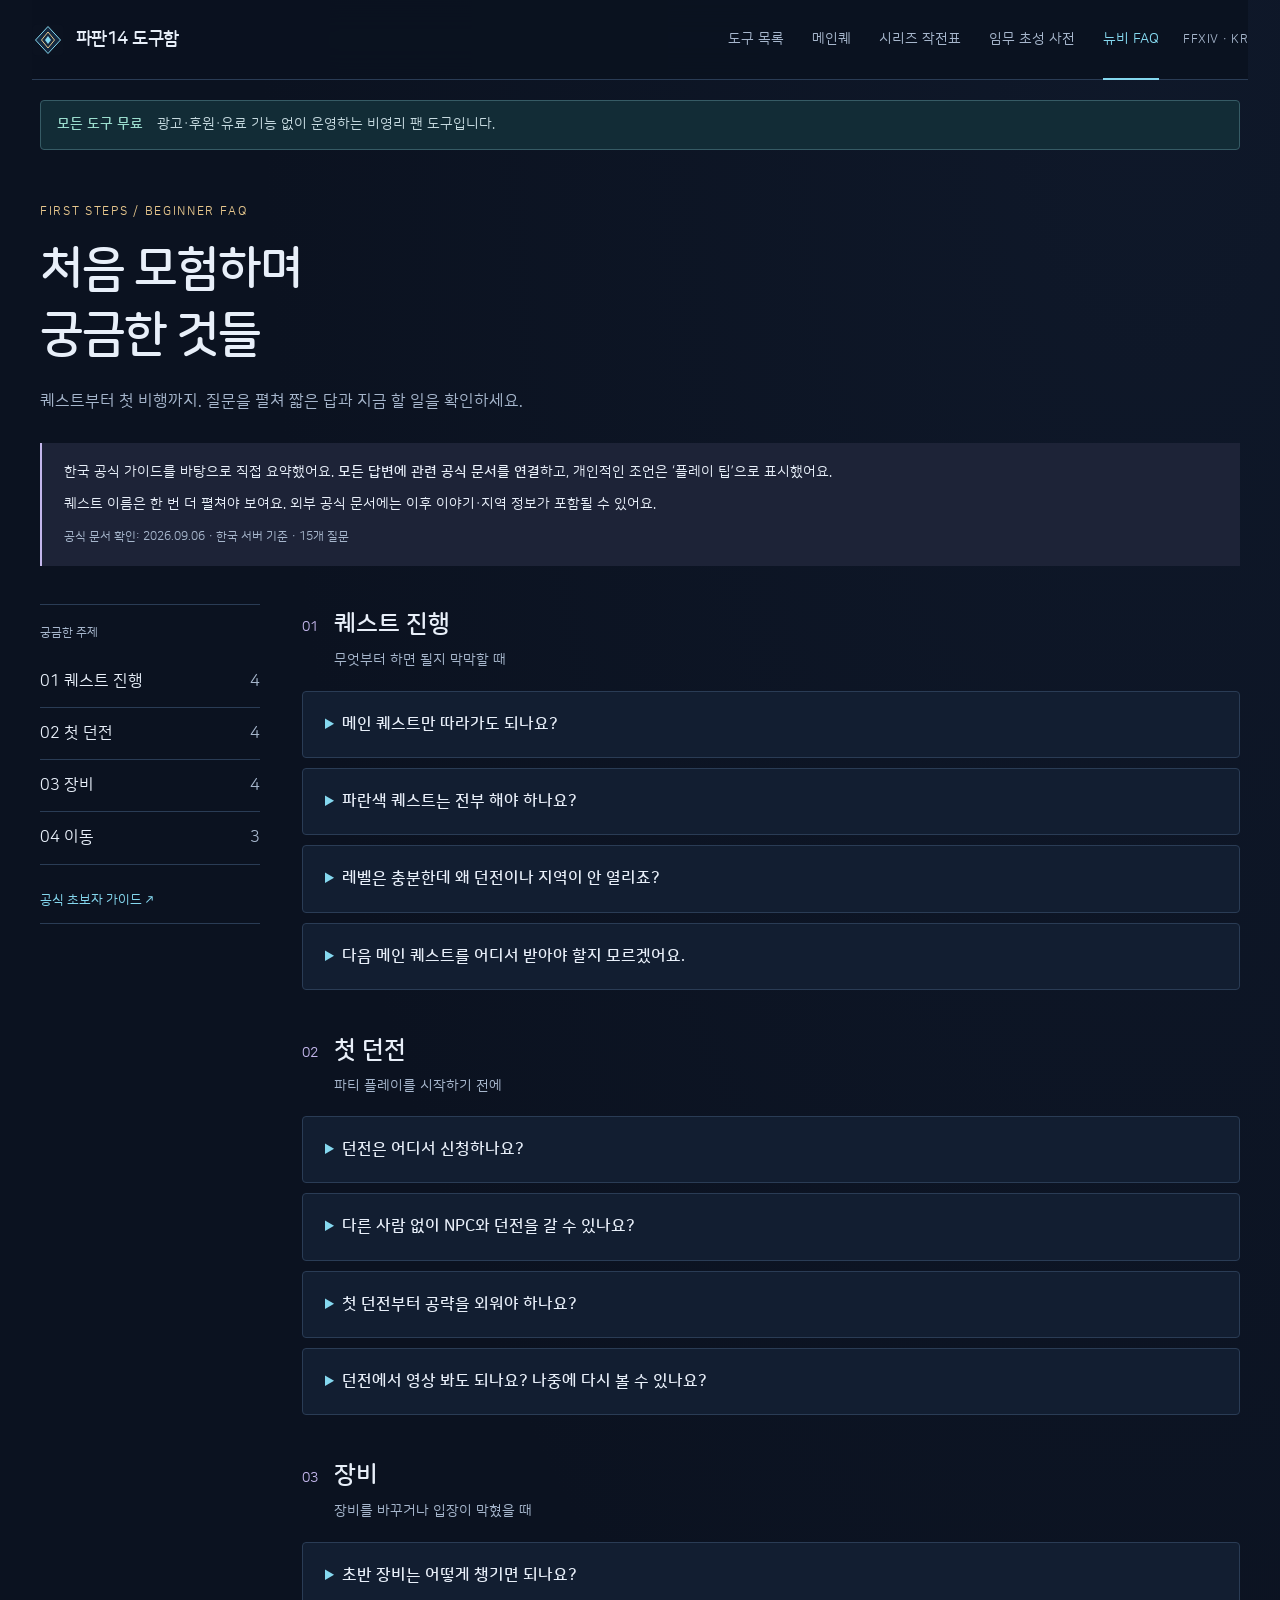
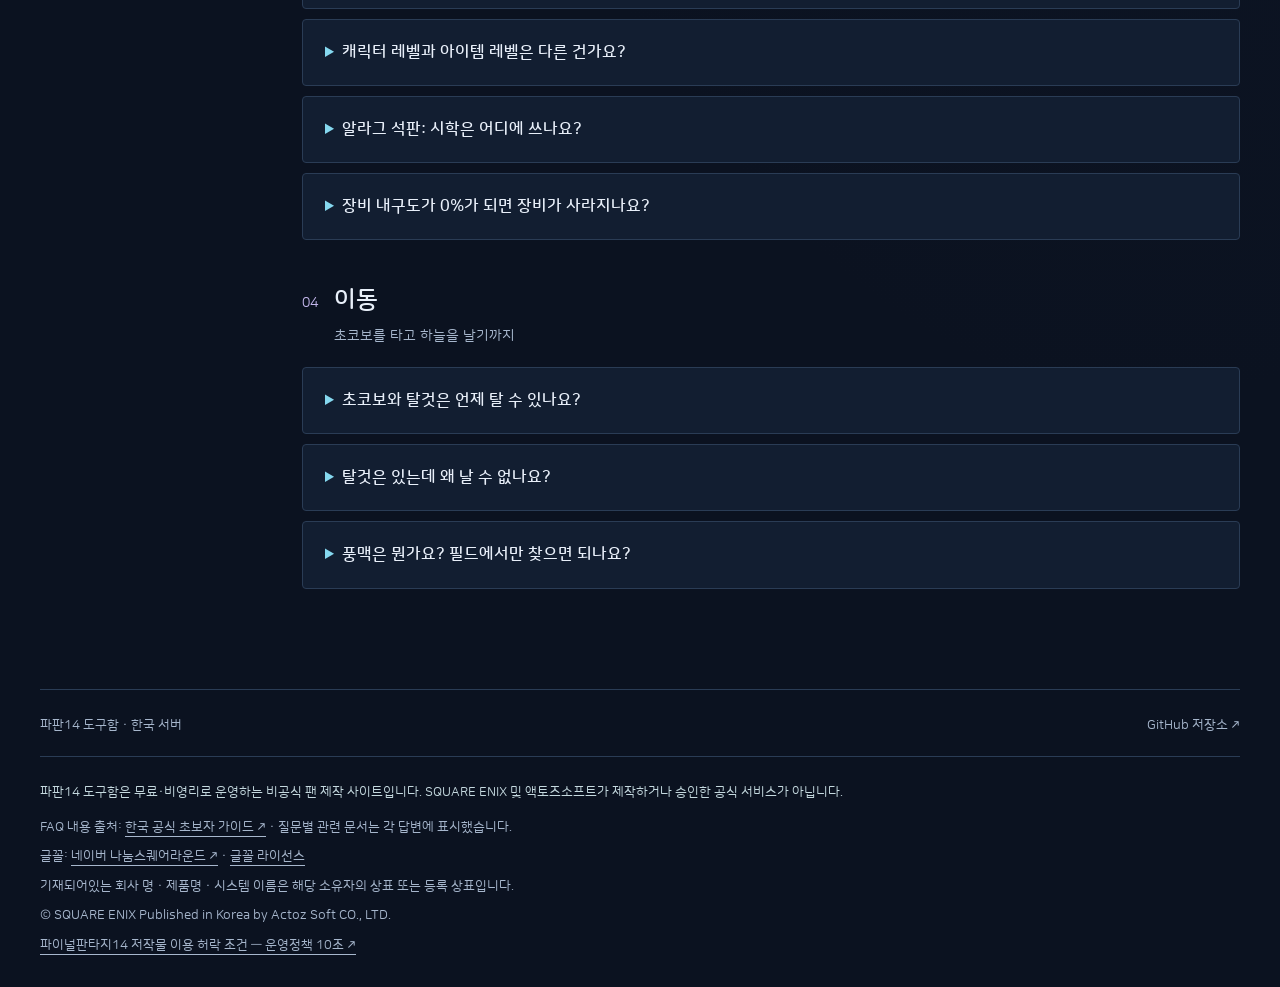
==== beginner-faq/index.html @ 80a33185 "Add beginner FAQ with official Korean guide sources" ====
<!doctype html>
<html lang="ko">
<head>
  <meta charset="utf-8" />
  <meta name="viewport" content="width=device-width, initial-scale=1" />
  <title>뉴비 FAQ | 파판14 도구함</title>
  <meta name="description" content="파이널판타지14 한국 서버 새싹 모험가를 위한 퀘스트·첫 던전·장비·이동 질문 15개. 짧은 답과 지금 할 일, 관련 공식 가이드를 함께 확인하세요." />
  <meta name="theme-color" content="#0b1220" />
  <meta property="og:type" content="website" />
  <meta property="og:locale" content="ko_KR" />
  <meta property="og:title" content="뉴비 FAQ | 파판14 도구함" />
  <meta property="og:description" content="처음 모험하며 궁금한 것들. 짧은 답변과 한국 공식 가이드를 함께 확인하세요." />
  <meta property="og:url" content="https://huis-snow.github.io/ffxiv/beginner-faq/" />
  <meta name="twitter:card" content="summary" />
  <link rel="canonical" href="https://huis-snow.github.io/ffxiv/beginner-faq/" />
  <link rel="icon" href="../favicon.svg?v=20260906-night" type="image/svg+xml" />
  <link rel="stylesheet" href="../theme.css?v=20260906-faq" />
  <link rel="stylesheet" href="./styles.css?v=20260906-faq" />
</head>
<body>
  <a class="skip-link" href="#faqContent">질문 목록으로 바로가기</a>
  <header class="site-header">
    <a class="brand" href="../"><img class="brand-emblem" src="../favicon.svg?v=20260906-night" alt="" />파판14 도구함</a>
    <nav class="site-nav" aria-label="주 메뉴"><a href="../">도구 목록</a><a href="../msq-tracker/">메인퀘</a><a href="../pvp-series-calculator/">시리즈 작전표</a><a href="../duty-finder/">임무 초성 사전</a><a href="./" aria-current="page">뉴비 FAQ</a></nav>
    <span class="header-note">FFXIV · KR</span>
  </header>
  <aside class="service-notice" aria-label="무료 운영 안내"><strong>모든 도구 무료</strong><p>광고·후원·유료 기능 없이 운영하는 비영리 팬 도구입니다.</p></aside>
  <main class="faq-main" id="faqContent">
    <div class="faq-masthead"><p class="eyebrow">FIRST STEPS / BEGINNER FAQ</p><h1>처음 모험하며<br>궁금한 것들</h1><p>퀘스트부터 첫 비행까지. 질문을 펼쳐 짧은 답과 지금 할 일을 확인하세요.</p></div>
    <div class="reading-note"><p>한국 공식 가이드를 바탕으로 직접 요약했어요. <strong>모든 답변에 관련 공식 문서를 연결</strong>하고, 개인적인 조언은 ‘플레이 팁’으로 표시했어요.</p><p>퀘스트 이름은 한 번 더 펼쳐야 보여요. 외부 공식 문서에는 이후 이야기·지역 정보가 포함될 수 있어요.</p><span>공식 문서 확인: <time datetime="2026-09-06">2026.09.06</time> · 한국 서버 기준 · 15개 질문</span></div>
    <div class="faq-layout">
      <nav class="topic-nav" aria-label="FAQ 주제"><p>궁금한 주제</p><a href="#quests"><span>01 퀘스트 진행</span><span>4</span></a><a href="#dungeons"><span>02 첫 던전</span><span>4</span></a><a href="#equipment"><span>03 장비</span><span>4</span></a><a href="#travel"><span>04 이동</span><span>3</span></a><a class="all-guides" href="https://guide.ff14.co.kr/lodestone/playguide/main" target="_blank" rel="noopener noreferrer">공식 초보자 가이드 ↗</a></nav>
      <div class="faq-sections">
      <section class="faq-section" id="quests" aria-labelledby="quests-title">
        <div class="section-heading"><span class="section-number">01</span><div><h2 id="quests-title">퀘스트 진행</h2><p>무엇부터 하면 될지 막막할 때</p></div></div>
        <details class="faq-item" id="main-first">
          <summary>메인 퀘스트만 따라가도 되나요?</summary>
          <div class="answer"><p class="short-answer">이야기를 진행하고 새 지역과 콘텐츠를 열려면 주요 퀘스트를 우선해 보세요. 현재 직업의 클래스·잡 퀘스트도 함께 챙기면 좋아요.</p><div class="next-step"><strong>지금 할 일</strong><p>화면의 주요 퀘스트 가이드와 그 아래에 표시되는 클래스·잡 퀘스트를 확인하세요.</p></div><p class="related">지금 이야기의 위치가 궁금하다면 <a href="../msq-tracker/">메인퀘 진행률 확인하기 →</a></p>
            <div class="official-sources"><strong>관련 공식 가이드</strong><a href="https://guide.ff14.co.kr/lodestone/playguide/view/113" target="_blank" rel="noopener noreferrer">퀘스트 ↗</a></div>
          </div>
        </details>
        <details class="faq-item" id="blue-quests">
          <summary>파란색 퀘스트는 전부 해야 하나요?</summary>
          <div class="answer"><p class="short-answer">파란색에 + 표시가 있는 퀘스트는 콘텐츠나 기능을 여는 개방 퀘스트예요. 모두 한꺼번에 할 필요는 없어요.</p><div class="next-step"><strong>지금 할 일</strong><p>퀘스트 설명을 읽고 지금 필요한 기능부터 열어 보세요. 일반 부가 퀘스트는 더 많은 이야기나 경험치가 필요할 때 진행해도 좋아요.</p></div>
            <div class="official-sources"><strong>관련 공식 가이드</strong><a href="https://guide.ff14.co.kr/lodestone/playguide/view/113" target="_blank" rel="noopener noreferrer">퀘스트 ↗</a></div>
          </div>
        </details>
        <details class="faq-item" id="locked-content">
          <summary>레벨은 충분한데 왜 던전이나 지역이 안 열리죠?</summary>
          <div class="answer"><p class="short-answer">캐릭터 레벨 외에 주요 퀘스트 진행이나 별도의 개방 퀘스트가 조건인 경우가 있어요. 임무에 따라 평균 아이템 레벨 조건도 필요해요.</p><div class="next-step"><strong>지금 할 일</strong><p>퀘스트 메뉴의 완료 목록과 해당 임무의 개방 조건을 비교하세요. 이미 열린 임무는 임무 찾기에서 참가 조건을 확인할 수 있어요.</p></div><p class="related">임무 이름과 개방 정보를 찾을 때는 <a href="../duty-finder/">임무 초성 사전 →</a></p>
            <div class="official-sources"><strong>관련 공식 가이드</strong><a href="https://guide.ff14.co.kr/lodestone/playguide/view/113" target="_blank" rel="noopener noreferrer">퀘스트 ↗</a><a href="https://guide.ff14.co.kr/lodestone/playguide/view/131" target="_blank" rel="noopener noreferrer">임무 찾기 이용하기 ↗</a></div>
          </div>
        </details>
        <details class="faq-item" id="next-quest">
          <summary>다음 메인 퀘스트를 어디서 받아야 할지 모르겠어요.</summary>
          <div class="answer"><p class="short-answer">주요 퀘스트 가이드가 다음 목적지를 찾는 출발점이에요. 진행 중인 퀘스트는 할 일 목록과 퀘스트 메뉴에서도 확인할 수 있어요.</p><div class="next-step"><strong>지금 할 일</strong><p>주요 퀘스트 가이드를 눌러 위치를 보세요. 놓친 퀘스트가 있는지 확인하려면 퀘스트 메뉴(기본 J)의 진행 중·완료 목록을 살펴보세요.</p></div>
            <div class="official-sources"><strong>관련 공식 가이드</strong><a href="https://guide.ff14.co.kr/lodestone/playguide/view/113" target="_blank" rel="noopener noreferrer">퀘스트 ↗</a></div>
          </div>
        </details>
      </section>
      <section class="faq-section" id="dungeons" aria-labelledby="dungeons-title">
        <div class="section-heading"><span class="section-number">02</span><div><h2 id="dungeons-title">첫 던전</h2><p>파티 플레이를 시작하기 전에</p></div></div>
        <details class="faq-item" id="enter-duty">
          <summary>던전은 어디서 신청하나요?</summary>
          <div class="answer"><p class="short-answer">개방한 던전은 임무 찾기에서 신청할 수 있어요. 다른 모험가와 파티를 자동으로 구성해 줘요.</p><div class="next-step"><strong>지금 할 일</strong><p>주 메뉴 → 임무 정보 → 임무 찾기(기본 U)를 열고 던전을 선택하세요. 참가 레벨과 평균 아이템 레벨 조건도 함께 확인하세요.</p></div>
            <div class="official-sources"><strong>관련 공식 가이드</strong><a href="https://guide.ff14.co.kr/lodestone/playguide/view/131" target="_blank" rel="noopener noreferrer">임무 찾기 이용하기 ↗</a></div>
          </div>
        </details>
        <details class="faq-item" id="npc-party">
          <summary>다른 사람 없이 NPC와 던전을 갈 수 있나요?</summary>
          <div class="answer"><p class="short-answer">임무 지원에 포함된 던전은 NPC 동료와 도전할 수 있어요. 모든 던전·토벌전이 지원되는 것은 아니에요.</p><div class="next-step"><strong>지금 할 일</strong><p>주 메뉴 → 임무 정보 → 임무 지원에서 현재 진행도에 맞는 임무를 확인하세요.</p></div>
            <div class="official-sources"><strong>관련 공식 가이드</strong><a href="https://guide.ff14.co.kr/lodestone/playguide/view/132" target="_blank" rel="noopener noreferrer">임무 지원 ↗</a></div>
          </div>
        </details>
        <details class="faq-item" id="first-guide">
          <summary>첫 던전부터 공략을 외워야 하나요?</summary>
          <div class="answer"><p class="short-answer"><strong>플레이 팁</strong> · 일반적인 이야기 진행용 던전은 기본 조작과 내 역할을 익히며 도전해 보세요. 극·영식 같은 고난도 콘텐츠는 별도로 준비하는 편이 좋아요.</p><div class="next-step"><strong>지금 할 일</strong><p>입장 전에 초보자의 집에서 가능한 역할 훈련을 해보세요. 기본 역할 훈련은 레벨 15부터 이용할 수 있으며 직업에 따라 지원 여부가 달라요. 파티에는 “초행입니다”라고 알려 보세요.</p></div>
            <div class="official-sources"><strong>관련 공식 가이드</strong><a href="https://guide.ff14.co.kr/lodestone/playguide/view/105" target="_blank" rel="noopener noreferrer">초보자의 집 ↗</a><a href="https://guide.ff14.co.kr/lodestone/playguide/view/131" target="_blank" rel="noopener noreferrer">임무 찾기 이용하기 ↗</a></div>
          </div>
        </details>
        <details class="faq-item" id="cutscenes">
          <summary>던전에서 영상 봐도 되나요? 나중에 다시 볼 수 있나요?</summary>
          <div class="answer"><p class="short-answer"><strong>플레이 팁</strong> · 처음 보는 이야기를 즐기고 싶다면 영상을 보세요. 입장할 때 초행이며 영상을 보고 싶다고 한마디 전하면 소통에 도움이 돼요.</p><div class="next-step"><strong>지금 할 일</strong><p>지나간 영상은 여관의 추억의 일기장에서 확인할 수 있어요. 다만 일부 영상은 다시 볼 수 없어요.</p></div><p class="answer-note">영상 감상에 대한 조언은 이 사이트의 플레이 팁이며, 공식 규칙을 뜻하지 않아요. 아래 공식 가이드는 다시 보기 기능을 설명해요.</p>
            <div class="official-sources"><strong>관련 공식 가이드</strong><a href="https://guide.ff14.co.kr/lodestone/playguide/view/153" target="_blank" rel="noopener noreferrer">여관 ↗</a></div>
          </div>
        </details>
      </section>
      <section class="faq-section" id="equipment" aria-labelledby="equipment-title">
        <div class="section-heading"><span class="section-number">03</span><div><h2 id="equipment-title">장비</h2><p>장비를 바꾸거나 입장이 막혔을 때</p></div></div>
        <details class="faq-item" id="equip-gear">
          <summary>초반 장비는 어떻게 챙기면 되나요?</summary>
          <div class="answer"><p class="short-answer">퀘스트 보상으로 받은 장비부터 확인해 보세요. 최강 장비 기능은 소지품과 장비함 안에서 장비를 추천해 줘요.</p><div class="next-step"><strong>지금 할 일</strong><p>캐릭터 창에서 최강 장비를 눌러 보세요. 추천 결과가 현재 직업에 맞는지도 확인하고, 바꾼 장비를 장비세트에 저장하세요.</p></div>
            <div class="official-sources"><strong>관련 공식 가이드</strong><a href="https://guide.ff14.co.kr/lodestone/playguide/view/113" target="_blank" rel="noopener noreferrer">퀘스트 ↗</a><a href="https://guide.ff14.co.kr/lodestone/playguide/view/120" target="_blank" rel="noopener noreferrer">장비 착용 ↗</a></div>
          </div>
        </details>
        <details class="faq-item" id="item-level">
          <summary>캐릭터 레벨과 아이템 레벨은 다른 건가요?</summary>
          <div class="answer"><p class="short-answer">캐릭터 레벨은 성장 정도를, 아이템 레벨은 장비의 수준을 나타내요. 일부 임무는 참가 레벨과 평균 아이템 레벨을 각각 확인해요.</p><div class="next-step"><strong>지금 할 일</strong><p>입장이 막혔다면 임무 찾기에 표시된 조건을 확인하세요. 장비가 부족하면 현재 직업에 맞는 장비로 교체해 보세요.</p></div>
            <div class="official-sources"><strong>관련 공식 가이드</strong><a href="https://guide.ff14.co.kr/lodestone/playguide/view/131" target="_blank" rel="noopener noreferrer">임무 찾기 이용하기 ↗</a><a href="https://guide.ff14.co.kr/lodestone/playguide/view/120" target="_blank" rel="noopener noreferrer">장비 착용 ↗</a></div>
          </div>
        </details>
        <details class="faq-item" id="poetics">
          <summary>알라그 석판: 시학은 어디에 쓰나요?</summary>
          <div class="answer"><p class="short-answer">여러 임무에서 얻어 장비와 재료 등으로 교환하는 화폐예요. 이전 확장팩 구간의 장비를 마련할 때도 쓸 수 있어요.</p><div class="next-step"><strong>지금 할 일</strong><p>공식 가이드의 시학 교환 목록에서 내 레벨·직업에 맞는 장비와 교환 NPC를 확인하세요. 교환처 이용에 필요한 진행 조건도 살펴보세요.</p></div><p class="answer-note">공식 교환처 목록에는 아직 방문하지 않은 지역 이름이 나올 수 있어요.</p>
            <div class="official-sources"><strong>관련 공식 가이드</strong><a href="https://guide.ff14.co.kr/lodestone/playguide/view/129" target="_blank" rel="noopener noreferrer">알라그 석판 ↗</a></div>
          </div>
        </details>
        <details class="faq-item" id="repair">
          <summary>장비 내구도가 0%가 되면 장비가 사라지나요?</summary>
          <div class="answer"><p class="short-answer">사라지지는 않지만 장비 능력치가 적용되지 않아요. 수리하면 다시 사용할 수 있어요.</p><div class="next-step"><strong>지금 할 일</strong><p>수리공 NPC에게 길을 내고 수리하세요. 제작 직업의 레벨과 재료 조건을 갖추면 직접 수리할 수도 있어요.</p></div>
            <div class="official-sources"><strong>관련 공식 가이드</strong><a href="https://guide.ff14.co.kr/lodestone/playguide/view/121" target="_blank" rel="noopener noreferrer">장비 수리 ↗</a></div>
          </div>
        </details>
      </section>
      <section class="faq-section" id="travel" aria-labelledby="travel-title">
        <div class="section-heading"><span class="section-number">04</span><div><h2 id="travel-title">이동</h2><p>초코보를 타고 하늘을 날기까지</p></div></div>
        <details class="faq-item" id="chocobo">
          <summary>초코보와 탈것은 언제 탈 수 있나요?</summary>
          <div class="answer"><p class="short-answer">레벨 20을 달성하고 주요 퀘스트를 진행해 총사령부에 가입한 뒤, 탈것 개방 퀘스트를 완료해야 해요.</p><div class="next-step"><strong>지금 할 일</strong><p>소속 총사령부에서 개방 퀘스트를 확인하세요. 퀘스트에 필요한 초코보 교환권은 군표 200개로 교환할 수 있어요.</p></div><details class="spoiler"><summary>개방 퀘스트 이름 보기 · 스포일러</summary><p>총사령부 가입으로 이어지는 주요 퀘스트: <strong>내가 가야할 길</strong><br>탈것 개방 퀘스트: <strong>드디어 내 초코보를!</strong> (소속 총사령부에 따라 구분)</p></details>
            <div class="official-sources"><strong>관련 공식 가이드</strong><a href="https://guide.ff14.co.kr/lodestone/playguide/view/114" target="_blank" rel="noopener noreferrer">탈것 ↗</a></div>
          </div>
        </details>
        <details class="faq-item" id="flying">
          <summary>탈것은 있는데 왜 날 수 없나요?</summary>
          <div class="answer"><p class="short-answer">탈것을 타는 기능과 지역별 비행 조건은 별개예요. 신생 지역은 특정 주요 퀘스트를 완료하면 비행할 수 있고, 이후 확장팩 지역은 해당 지역의 풍맥 조건을 채워야 해요.</p><div class="next-step"><strong>지금 할 일</strong><p>현재 지역의 개방 조건을 확인하세요. 비행 가능한 상태라면 탈것을 탄 뒤 점프(기본 Space)를 해보세요.</p></div><details class="spoiler"><summary>신생 비행 개방 퀘스트 이름 보기 · 스포일러</summary><p>Lv.50 주요 퀘스트 <strong>알테마 웨폰 파괴작전</strong>을 완료하면 신생 지역 비행이 열려요.</p></details>
            <div class="official-sources"><strong>관련 공식 가이드</strong><a href="https://guide.ff14.co.kr/lodestone/playguide/view/115" target="_blank" rel="noopener noreferrer">비행 & 잠수 ↗</a></div>
          </div>
        </details>
        <details class="faq-item" id="aether-currents">
          <summary>풍맥은 뭔가요? 필드에서만 찾으면 되나요?</summary>
          <div class="answer"><p class="short-answer">확장팩 지역에서 비행을 열기 위한 조건이에요. 필드에 있는 풍맥의 샘과 교감하는 것뿐 아니라, 퀘스트로 얻는 풍맥도 필요해요.</p><div class="next-step"><strong>지금 할 일</strong><p>풍맥의 나침반으로 필드 풍맥을 찾고, 해당 지역의 풍맥 개방 퀘스트도 진행하세요. 필요한 수와 조건은 지역에 따라 달라요.</p></div><p class="answer-note">공식 가이드에는 이후 지역 이름과 풍맥 위치가 포함되어 있어요.</p>
            <div class="official-sources"><strong>관련 공식 가이드</strong><a href="https://guide.ff14.co.kr/lodestone/playguide/view/115" target="_blank" rel="noopener noreferrer">비행 & 잠수 ↗</a></div>
          </div>
        </details>
      </section>
      </div>
    </div>
  </main>
  <footer class="site-footer">
    <div class="footer-top"><span>파판14 도구함 · 한국 서버</span><a href="https://github.com/huis-snow/ffxiv">GitHub 저장소 ↗</a></div>
    <div class="site-credits" aria-label="출처 및 권리 안내">
      <p class="fan-notice">파판14 도구함은 무료·비영리로 운영하는 비공식 팬 제작 사이트입니다. SQUARE ENIX 및 액토즈소프트가 제작하거나 승인한 공식 서비스가 아닙니다.</p>
      <p>FAQ 내용 출처: <a href="https://guide.ff14.co.kr/lodestone/playguide/main" target="_blank" rel="noopener noreferrer">한국 공식 초보자 가이드 ↗</a> · 질문별 관련 문서는 각 답변에 표시했습니다.</p>
      <p>글꼴: <a href="https://hangeul.naver.com/font/nanum" target="_blank" rel="noopener noreferrer">네이버 나눔스퀘어라운드 ↗</a> · <a href="../fonts/nanum-square-round/OFL.txt">글꼴 라이선스</a></p>
      <p>기재되어있는 회사 명 · 제품명 · 시스템 이름은 해당 소유자의 상표 또는 등록 상표입니다.</p>
      <p>© SQUARE ENIX Published in Korea by Actoz Soft CO., LTD.</p>
      <p><a href="https://www.ff14.co.kr/support/policy" target="_blank" rel="noopener noreferrer">파이널판타지14 저작물 이용 허락 조건 — 운영정책 10조 ↗</a></p>
    </div>
  </footer>
</body>
</html>
---- theme.css ----
/* Shared identity for the FFXIV tools. App styles own their working layouts. */
@font-face {
  font-family: "NanumSquareRound";
  src: url("./fonts/nanum-square-round/NanumSquareRoundR.woff2") format("woff2");
  font-style: normal;
  font-weight: 400;
  font-display: swap;
}
@font-face {
  font-family: "NanumSquareRound";
  src: url("./fonts/nanum-square-round/NanumSquareRoundB.woff2") format("woff2");
  font-style: normal;
  font-weight: 700;
  font-display: swap;
}
@font-face {
  font-family: "NanumSquareRound";
  src: url("./fonts/nanum-square-round/NanumSquareRoundEB.woff2") format("woff2");
  font-style: normal;
  font-weight: 800;
  font-display: swap;
}
:root {
  color-scheme: dark;
  --ff-bg: #0b1220;
  --ff-panel: #121e31;
  --ff-raised: #19283e;
  --ff-line: #2a3c55;
  --ff-text: #e8eff9;
  --ff-muted: #a7b7cd;
  --ff-cyan: #85d8ef;
  --ff-gold: #e7c78d;
  --ff-sans: "NanumSquareRound", "Apple SD Gothic Neo", "Malgun Gothic", sans-serif;
}
* { box-sizing: border-box; }
html { scroll-padding-top: 100px; }
body {
  margin: 0;
  background: radial-gradient(ellipse at 90% 0, #1b2c493d, transparent 55%), var(--ff-bg);
  color: var(--ff-text);
  font-family: var(--ff-sans);
  font-size: 16px;
  line-height: 1.7;
  -webkit-font-smoothing: antialiased;
}
a { color: inherit; text-decoration: none; }
button, input, select { font: inherit; }
[hidden] { display: none !important; }
:focus-visible { outline: 2px solid var(--ff-cyan); outline-offset: 5px; }
::selection { background: #315679; color: #fff; }
body .site-header {
  position: sticky;
  top: 0;
  z-index: 200;
  display: flex;
  align-items: center;
  justify-content: space-between;
  gap: 24px;
  width: min(1280px, calc(100% - 64px));
  max-width: none;
  min-height: 80px;
  height: auto;
  padding: 0;
  margin: 0 auto;
  border-bottom: 1px solid var(--ff-line);
  background: #0b1220f2;
  backdrop-filter: blur(16px);
}
body .site-header .brand {
  display: inline-flex;
  align-items: center;
  gap: 12px;
  color: var(--ff-text);
  font: 700 18px var(--ff-sans);
  letter-spacing: -.03em;
  white-space: nowrap;
}
.brand-emblem { display: block; width: 32px; height: 32px; flex: 0 0 auto; }
.site-nav { display: flex; align-self: stretch; gap: 28px; margin-left: auto; }
.site-nav a {
  display: inline-flex;
  align-items: center;
  position: relative;
  padding: 18px 0;
  color: var(--ff-muted);
  font-size: 14px;
  white-space: nowrap;
}
.site-nav a:hover { color: var(--ff-text); }
.site-nav a[aria-current="page"] { color: var(--ff-cyan); }
.site-nav a[aria-current="page"]::after {
  content: "";
  position: absolute;
  left: 0;
  right: 0;
  bottom: -1px;
  height: 2px;
  background: var(--ff-cyan);
}
body .site-header .header-note {
  display: inline-flex;
  width: auto;
  color: var(--ff-muted);
  font: 12px var(--ff-sans);
  letter-spacing: .04em;
}
body footer {
  display: flex;
  align-items: center;
  justify-content: space-between;
  gap: 20px;
  width: min(1200px, calc(100% - 64px));
  max-width: none;
  min-height: 90px;
  margin: 44px auto 0;
  padding: 24px 0;
  border-top: 1px solid var(--ff-line);
  color: var(--ff-muted);
  font-size: 13px;
}
body footer .brand { display: inline-flex; align-items: center; gap: 10px; color: var(--ff-text); font-size: 15px; }
body footer a { text-underline-offset: 5px; }
body footer a:hover { color: var(--ff-cyan); }
.service-notice { width: min(1200px, calc(100% - 64px)); margin: 20px auto 0; padding: 12px 16px; display: flex; flex-wrap: wrap; align-items: center; gap: 6px 14px; background: #122c36; border: 1px solid #365b65; border-radius: 4px; font-size: 14px; }
.service-notice strong { color: #9bddce; white-space: nowrap; }
.service-notice p { margin: 0; color: #c5d9df; }
body footer.site-footer { display: block; }
.footer-top { display: flex; flex-wrap: wrap; align-items: center; justify-content: space-between; gap: 12px 20px; }
.footer-top p { margin: 0; }
.site-credits { border-top: 1px solid var(--ff-line); padding-top: 18px; margin-top: 20px; line-height: 1.8; overflow-wrap: anywhere; }
.site-credits p { margin: 6px 0; }
.site-credits .fan-notice { color: #c5d9df; margin-bottom: 12px; }
.site-credits a { text-decoration: underline; }
body .skip-link { position: fixed; top: -100px; left: 16px; padding: 12px 18px; z-index: 300; background: var(--ff-cyan); color: var(--ff-bg); }
body .skip-link:focus { top: 12px; transform: none; }
@media (max-width: 950px) {
  body .site-header { width: calc(100% - 32px); min-height: 72px; gap: 16px; flex-wrap: wrap; padding-top: 14px; }
  body .site-header .brand { font-size: 16px; }
  body .site-header .header-note { margin-left: auto; font-size: 12px; }
  .site-nav { order: 3; margin: 0; width: 100%; gap: clamp(12px, 3vw, 26px); min-height: 44px; flex-wrap: wrap; }
  .site-nav a { padding: 8px 0 12px; font-size: 14px; }
  html { scroll-padding-top: 140px; }
  body footer { width: calc(100% - 32px); flex-wrap: wrap; font-size: 12px; }
  .service-notice { width: calc(100% - 32px); font-size: 13px; }
}
@media (max-width: 380px) { body .site-header .header-note { display: none; } }
@media (prefers-reduced-motion: reduce) { *, *::before, *::after { scroll-behavior: auto !important; transition: none !important; animation: none !important; } }
---- beginner-faq/styles.css ----
.faq-main { width: min(1200px, calc(100% - 64px)); margin: 0 auto; padding: 52px 0 16px; }
.eyebrow { margin: 0 0 16px; color: var(--ff-gold); font-size: 12px; letter-spacing: .14em; }
.faq-masthead h1 { margin: 0 0 20px; font-size: clamp(32px, 5vw, 48px); line-height: 1.35; letter-spacing: -.04em; }
.faq-masthead > p:last-child { color: var(--ff-muted); margin: 0; }
.reading-note { margin: 28px 0 38px; padding: 18px 22px; border-left: 2px solid #c4b7ec; background: #1d2337; font-size: 14px; }
.reading-note p { margin: 0 0 8px; }
.reading-note span { color: var(--ff-muted); font-size: 12px; }
.faq-layout { display: grid; grid-template-columns: 220px minmax(0, 1fr); gap: 42px; align-items: start; }
.topic-nav { position: sticky; top: 104px; display: grid; border-top: 1px solid var(--ff-line); }
.topic-nav > p { color: var(--ff-muted); font-size: 12px; margin: 18px 0 12px; }
.topic-nav a { display: flex; justify-content: space-between; gap: 16px; padding: 12px 0; border-bottom: 1px solid var(--ff-line); }
.topic-nav a:hover { color: var(--ff-cyan); }
.topic-nav a > span:last-child { color: var(--ff-muted); }
.topic-nav .all-guides { margin-top: 12px; font-size: 13px; color: var(--ff-cyan); }
.faq-section { margin-bottom: 40px; }
.section-heading { display: flex; align-items: baseline; gap: 16px; margin-bottom: 18px; }
.section-number { color: #c4b7ec; font-size: 14px; }
.section-heading h2 { font-size: 24px; margin: 0; }
.section-heading p { font-size: 14px; color: var(--ff-muted); margin: 4px 0 0; }
.faq-item { margin-bottom: 10px; background: var(--ff-panel); border: 1px solid var(--ff-line); border-radius: 4px; }
.faq-item > summary { cursor: pointer; padding: 19px 22px; font-size: 16px; font-weight: 700; overflow-wrap: anywhere; }
summary::marker { color: var(--ff-cyan); }
.faq-item > summary:hover { color: var(--ff-cyan); background: #19283e; }
.faq-item[open] { border-color: #4c657d; }
.faq-item[open] > summary { border-bottom: 1px solid var(--ff-line); }
.answer { padding: 22px; overflow-wrap: anywhere; }
.short-answer { margin: 0 0 18px; }
.next-step { padding: 16px 18px; background: #0d1929; border-left: 2px solid var(--ff-gold); }
.next-step > strong { color: var(--ff-gold); font-size: 13px; }
.next-step p { margin: 6px 0 0; }
.answer a { color: var(--ff-cyan); text-decoration: underline; text-underline-offset: 4px; }
.related, .answer-note { margin: 16px 0 0; font-size: 14px; }
.answer-note { color: var(--ff-muted); }
.spoiler { margin-top: 18px; border: 1px dashed #766447; border-radius: 4px; }
.spoiler > summary { padding: 12px 14px; cursor: pointer; color: var(--ff-gold); font-size: 14px; }
.spoiler > p { margin: 0; padding: 0 14px 14px; font-size: 14px; }
.official-sources { display: flex; flex-wrap: wrap; align-items: baseline; gap: 8px 18px; padding-top: 18px; margin-top: 22px; border-top: 1px solid var(--ff-line); font-size: 14px; }
.official-sources > strong { color: var(--ff-muted); font-size: 12px; }
@media (max-width: 950px) { .topic-nav { top: 150px; } .faq-layout { grid-template-columns: 180px minmax(0, 1fr); gap: 24px; } }
@media (max-width: 760px) {
  .faq-main { width: calc(100% - 32px); padding-top: 32px; }
  .faq-layout { grid-template-columns: 1fr; gap: 28px; }
  .topic-nav { position: static; grid-template-columns: repeat(2, minmax(0, 1fr)); gap: 0 20px; }
  .topic-nav > p, .topic-nav .all-guides { grid-column: 1 / -1; }
  .reading-note { padding: 16px; margin-bottom: 26px; }
  .faq-item > summary { padding: 17px 16px; }
  .answer { padding: 18px 16px; }
  .section-heading h2 { font-size: 22px; }
}
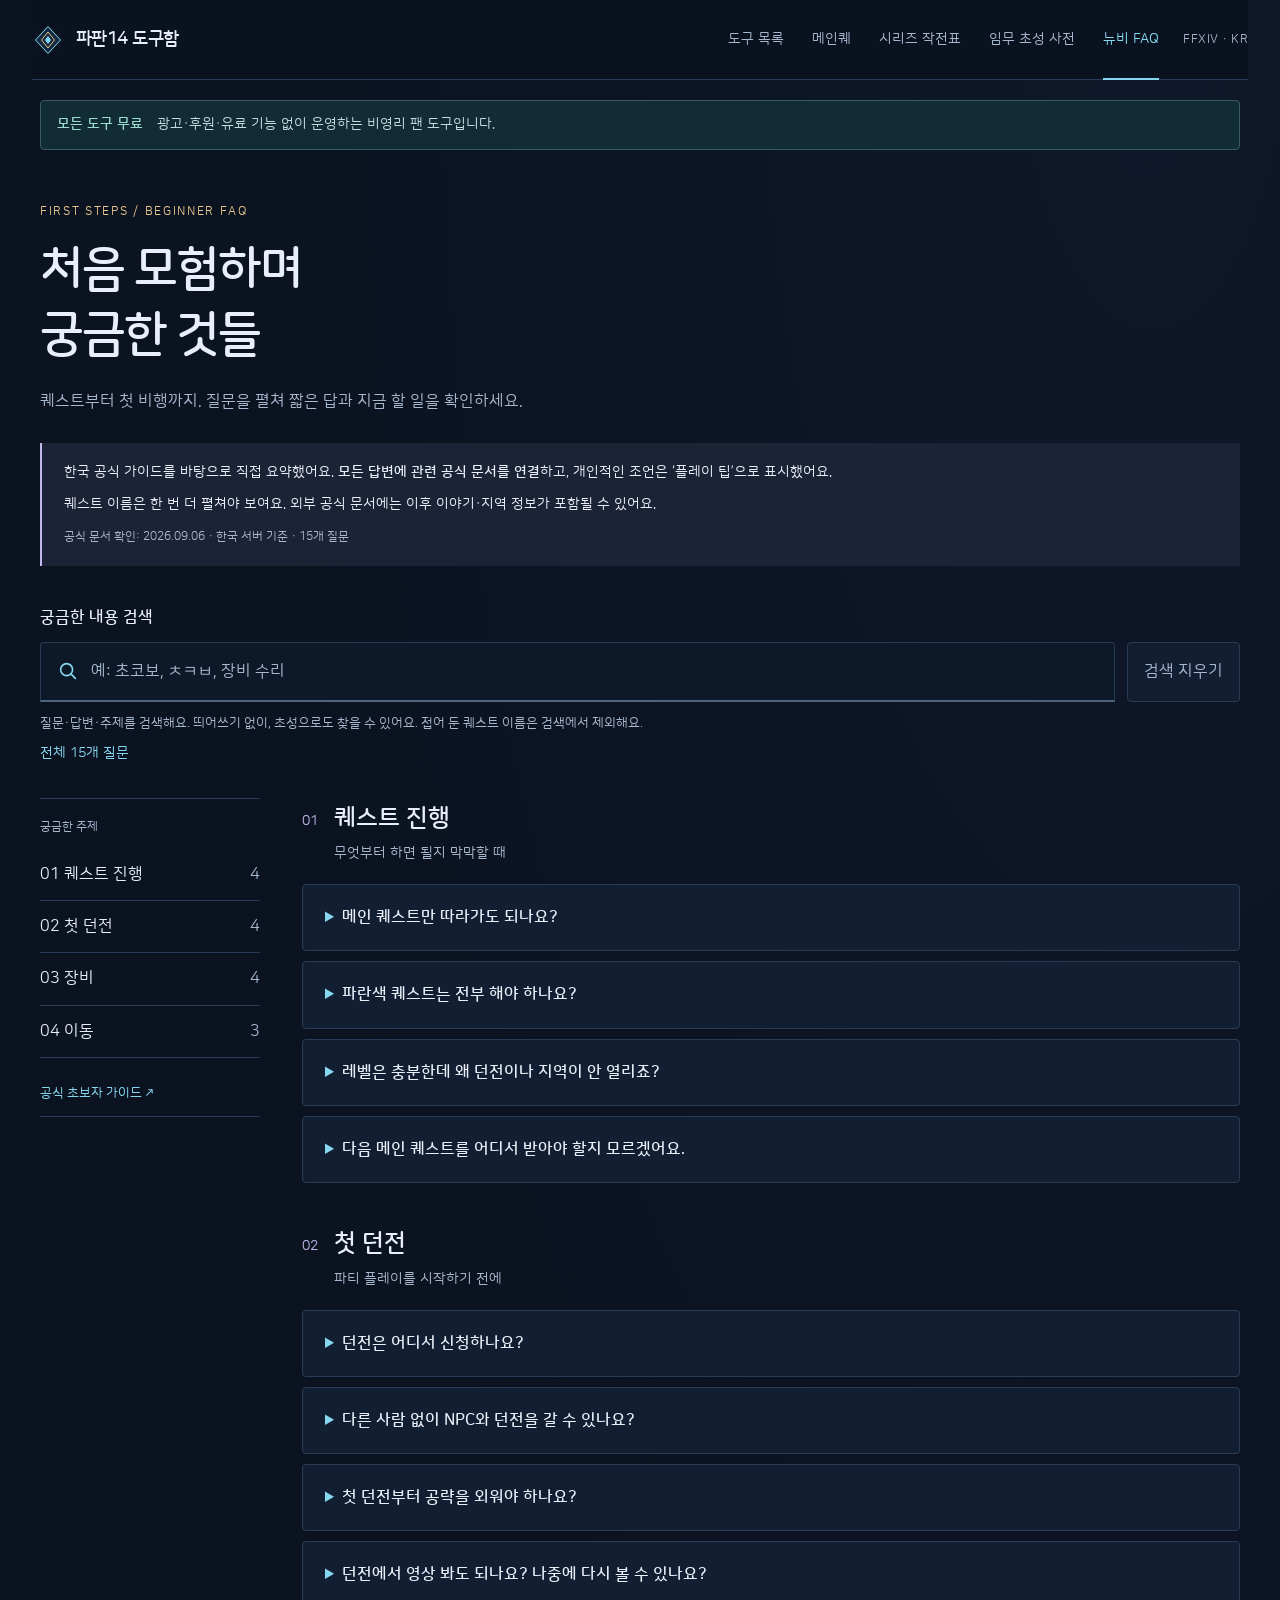
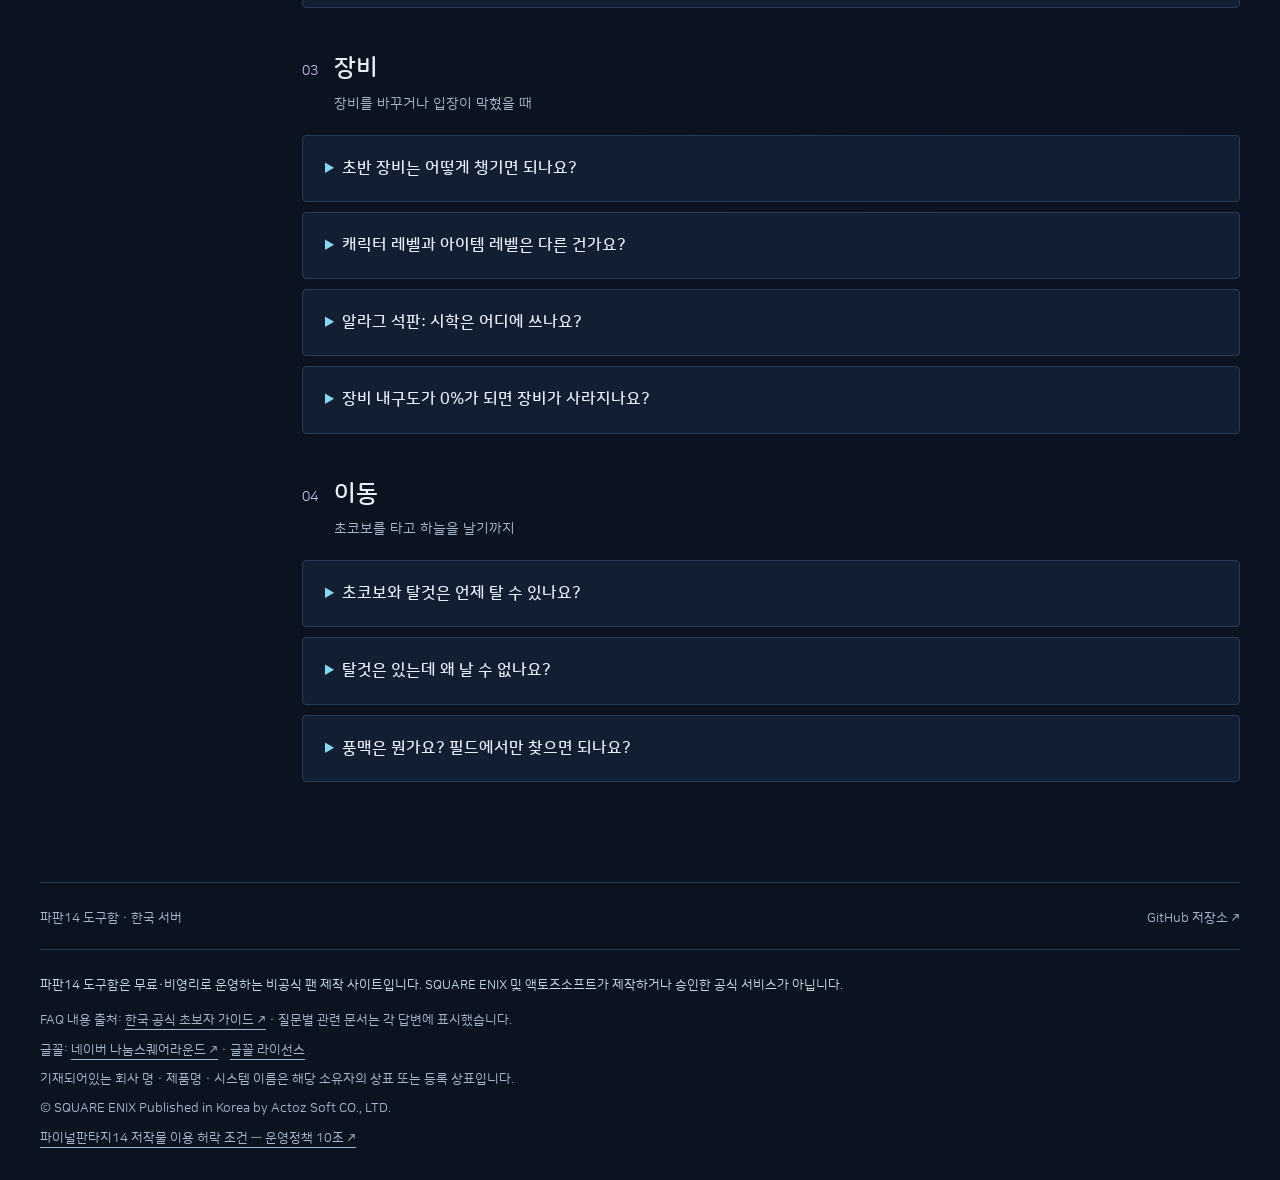
==== commit 904cf668: "Add live Korean and initials search to beginner FAQ" ====
--- a/beginner-faq/index.html
+++ b/beginner-faq/index.html
@@ -15,7 +15,9 @@
   <link rel="canonical" href="https://huis-snow.github.io/ffxiv/beginner-faq/" />
   <link rel="icon" href="../favicon.svg?v=20260906-night" type="image/svg+xml" />
   <link rel="stylesheet" href="../theme.css?v=20260906-faq" />
-  <link rel="stylesheet" href="./styles.css?v=20260906-faq" />
+  <link rel="stylesheet" href="./styles.css?v=20260906-faq-search" />
+  <script src="./search.js?v=20260906-faq-search" defer></script>
+  <script src="./app.js?v=20260906-faq-search" defer></script>
 </head>
 <body>
   <a class="skip-link" href="#faqContent">질문 목록으로 바로가기</a>
@@ -28,9 +30,16 @@
   <main class="faq-main" id="faqContent">
     <div class="faq-masthead"><p class="eyebrow">FIRST STEPS / BEGINNER FAQ</p><h1>처음 모험하며<br>궁금한 것들</h1><p>퀘스트부터 첫 비행까지. 질문을 펼쳐 짧은 답과 지금 할 일을 확인하세요.</p></div>
     <div class="reading-note"><p>한국 공식 가이드를 바탕으로 직접 요약했어요. <strong>모든 답변에 관련 공식 문서를 연결</strong>하고, 개인적인 조언은 ‘플레이 팁’으로 표시했어요.</p><p>퀘스트 이름은 한 번 더 펼쳐야 보여요. 외부 공식 문서에는 이후 이야기·지역 정보가 포함될 수 있어요.</p><span>공식 문서 확인: <time datetime="2026-09-06">2026.09.06</time> · 한국 서버 기준 · 15개 질문</span></div>
+    <form class="faq-search" id="faqSearchForm" role="search" hidden>
+      <label for="faqSearch">궁금한 내용 검색</label>
+      <div class="search-row"><div class="search-field"><svg viewBox="0 0 24 24" aria-hidden="true" focusable="false"><circle cx="10.5" cy="10.5" r="6.5" /><path d="m15.5 15.5 5 5" /></svg><input id="faqSearch" type="search" placeholder="예: 초코보, ㅊㅋㅂ, 장비 수리" autocomplete="off" aria-describedby="searchHelp" aria-controls="faqResults" /></div><button id="clearSearch" type="button" disabled>검색 지우기</button></div>
+      <p id="searchHelp">질문·답변·주제를 검색해요. 띄어쓰기 없이, 초성으로도 찾을 수 있어요. 접어 둔 퀘스트 이름은 검색에서 제외해요.</p>
+      <p id="searchStatus" role="status" aria-live="polite" aria-atomic="true"></p>
+    </form>
     <div class="faq-layout">
       <nav class="topic-nav" aria-label="FAQ 주제"><p>궁금한 주제</p><a href="#quests"><span>01 퀘스트 진행</span><span>4</span></a><a href="#dungeons"><span>02 첫 던전</span><span>4</span></a><a href="#equipment"><span>03 장비</span><span>4</span></a><a href="#travel"><span>04 이동</span><span>3</span></a><a class="all-guides" href="https://guide.ff14.co.kr/lodestone/playguide/main" target="_blank" rel="noopener noreferrer">공식 초보자 가이드 ↗</a></nav>
-      <div class="faq-sections">
+      <div class="faq-sections" id="faqResults">
+      <div class="empty-results" id="emptyResults" hidden><strong>일치하는 질문이 없어요.</strong><p>더 짧은 단어나 다른 표현으로 검색해 보세요. 검색을 지우면 전체 질문을 볼 수 있어요.</p></div>
       <section class="faq-section" id="quests" aria-labelledby="quests-title">
         <div class="section-heading"><span class="section-number">01</span><div><h2 id="quests-title">퀘스트 진행</h2><p>무엇부터 하면 될지 막막할 때</p></div></div>
         <details class="faq-item" id="main-first">
--- a/beginner-faq/styles.css
+++ b/beginner-faq/styles.css
@@ -5,6 +5,21 @@
 .reading-note { margin: 28px 0 38px; padding: 18px 22px; border-left: 2px solid #c4b7ec; background: #1d2337; font-size: 14px; }
 .reading-note p { margin: 0 0 8px; }
 .reading-note span { color: var(--ff-muted); font-size: 12px; }
+.faq-search { margin: 0 0 32px; }
+.faq-search > label { display: block; font-weight: 700; margin-bottom: 10px; }
+.search-row { display: flex; align-items: stretch; gap: 12px; }
+.search-field { display: flex; align-items: center; gap: 12px; flex: 1; min-width: 0; padding: 0 16px; background: #0d1929; border: 1px solid var(--ff-line); border-bottom: 2px solid #4c657d; border-radius: 4px 4px 0 0; }
+.search-field:focus-within { border-bottom-color: var(--ff-cyan); }
+.search-field svg { width: 22px; height: 22px; flex: 0 0 22px; stroke: var(--ff-cyan); stroke-width: 1.8; fill: none; }
+.search-field input { min-width: 0; width: 100%; padding: 15px 0; border: 0; border-radius: 0; background: transparent; color: var(--ff-text); outline: none; }
+.search-field input::placeholder { color: var(--ff-muted); opacity: 1; }
+.search-row button { padding: 10px 16px; flex-shrink: 0; border: 1px solid var(--ff-line); border-radius: 4px; background: var(--ff-panel); color: var(--ff-cyan); cursor: pointer; }
+.search-row button:disabled { color: var(--ff-muted); cursor: default; }
+.search-row button:hover:not(:disabled) { border-color: var(--ff-cyan); }
+#searchHelp { margin: 10px 0 8px; color: var(--ff-muted); font-size: 13px; }
+#searchStatus { margin: 0; font-size: 14px; color: var(--ff-cyan); }
+.empty-results { border: 1px solid var(--ff-line); background: var(--ff-panel); border-radius: 4px; padding: 28px; }
+.empty-results p { margin: 8px 0 0; color: var(--ff-muted); }
 .faq-layout { display: grid; grid-template-columns: 220px minmax(0, 1fr); gap: 42px; align-items: start; }
 .topic-nav { position: sticky; top: 104px; display: grid; border-top: 1px solid var(--ff-line); }
 .topic-nav > p { color: var(--ff-muted); font-size: 12px; margin: 18px 0 12px; }
@@ -47,3 +62,4 @@
   .answer { padding: 18px 16px; }
   .section-heading h2 { font-size: 22px; }
 }
+@media (max-width: 480px) { .search-row { flex-wrap: wrap; } .search-field { flex-basis: 100%; } .search-row button { margin-left: auto; } }
